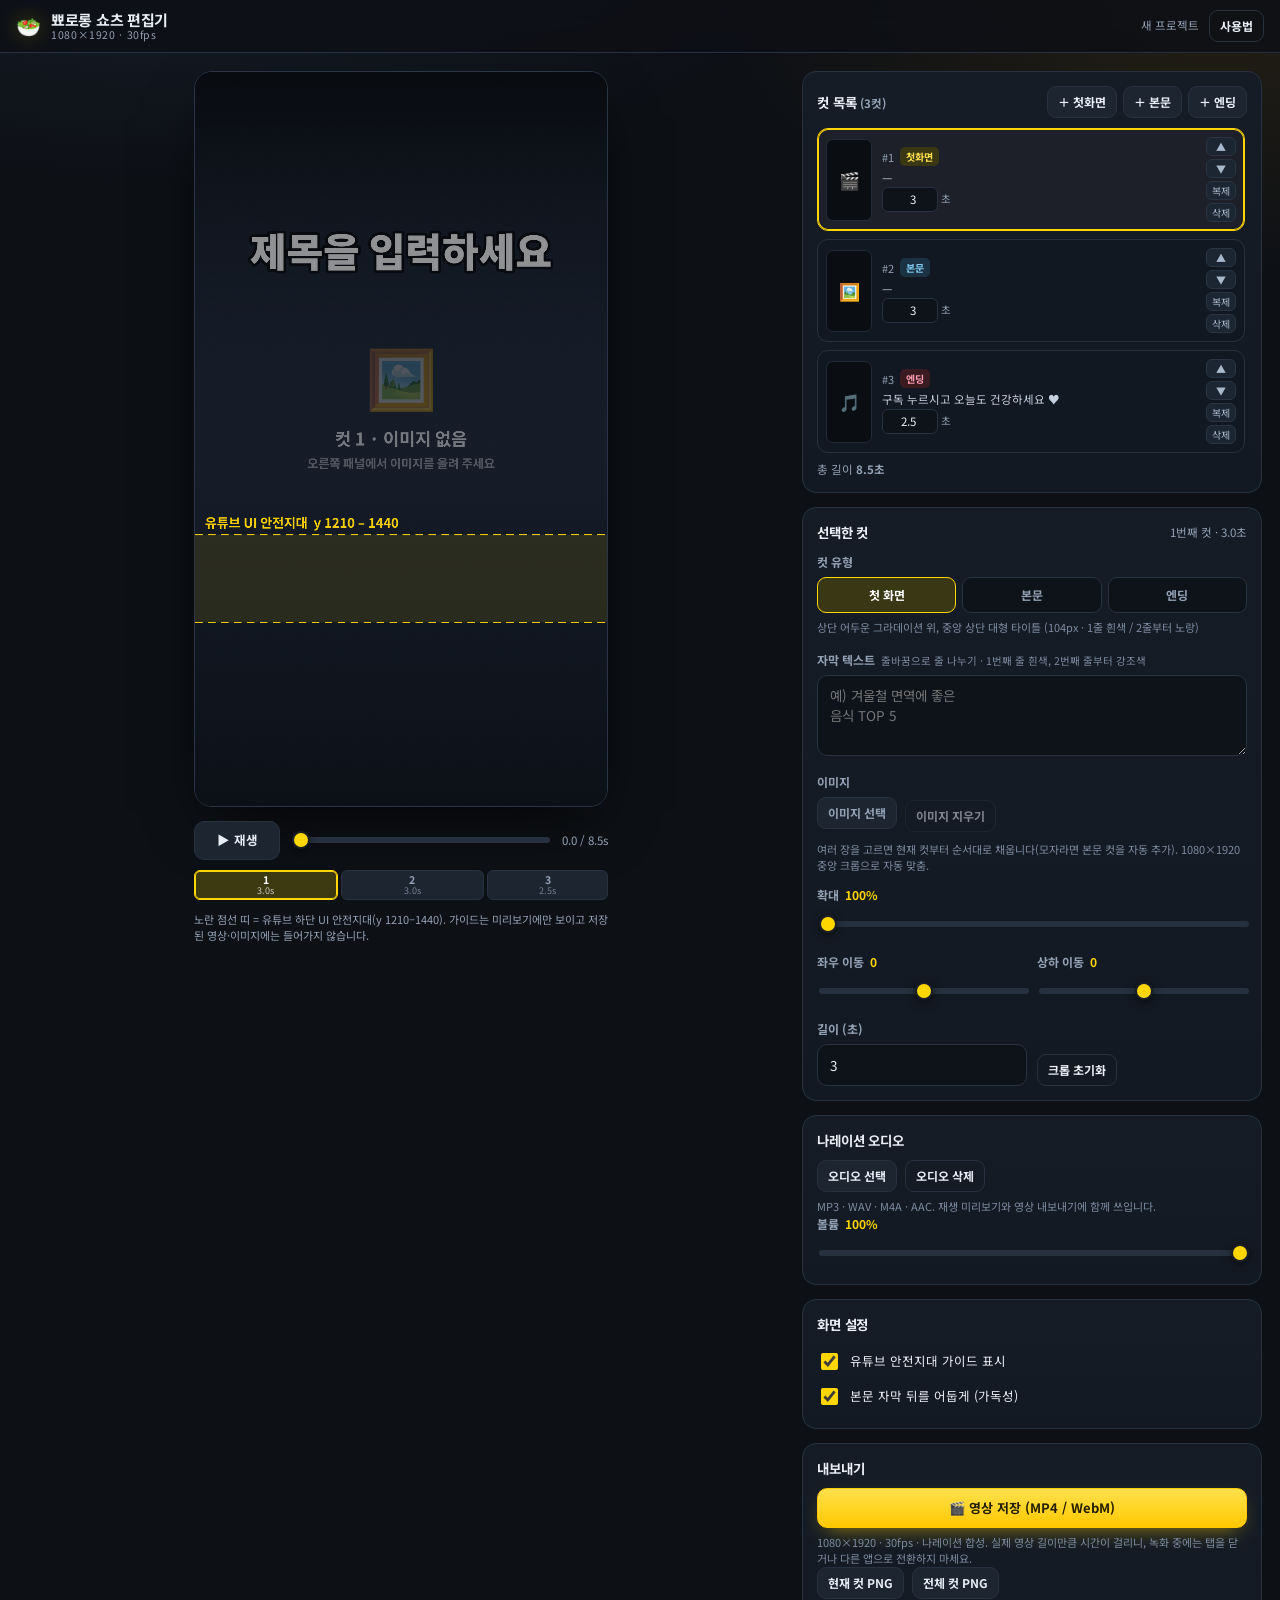
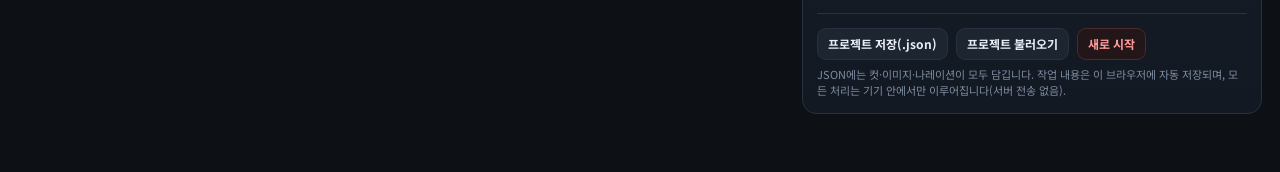
==== ppyororong-editor/index.html @ fa1bca44 "feat: 뾰로롱 쇼츠 편집기 (1080x1920 웹 영상 편집기) 추가" ====
<!doctype html>
<html lang="ko">
<head>
<meta charset="utf-8" />
<meta name="viewport" content="width=device-width, initial-scale=1, viewport-fit=cover" />
<meta name="theme-color" content="#0d1015" />
<meta name="description" content="뾰로롱 건강 쇼츠용 1080×1920 웹 영상 편집기 — 이미지·자막·나레이션으로 쇼츠를 만들고 MP4/WebM으로 저장합니다." />
<title>뾰로롱 쇼츠 편집기 · 1080×1920</title>
<link rel="preconnect" href="https://fonts.googleapis.com" />
<link rel="preconnect" href="https://fonts.gstatic.com" crossorigin />
<link href="https://fonts.googleapis.com/css2?family=Noto+Sans+KR:wght@700;900&display=swap" rel="stylesheet" />
<link rel="stylesheet" href="styles.css" />
</head>
<body>

<header class="topbar">
  <div class="brand">
    <span class="mark" aria-hidden="true">🥗</span>
    <div class="brand-text">
      <strong>뾰로롱 쇼츠 편집기</strong>
      <span class="tag">1080×1920 · 30fps</span>
    </div>
  </div>
  <div class="top-right">
    <span id="saveStatus" class="save-status">불러오는 중…</span>
    <button id="btnHelp" class="btn ghost sm" type="button">사용법</button>
  </div>
</header>

<main>
  <!-- ============ 미리보기 ============ -->
  <section class="stage">
    <div class="canvas-frame">
      <canvas id="cv" width="1080" height="1920" aria-label="1080x1920 미리보기"></canvas>
    </div>

    <div class="transport">
      <button id="btnPlay" class="btn play" type="button">▶ 재생</button>
      <input id="scrub" class="scrub" type="range" min="0" max="1000" value="0" step="1" aria-label="재생 위치" />
      <span id="timeLabel" class="time">0.0 / 0.0s</span>
    </div>

    <div id="timeline" class="timeline" aria-label="컷 타임라인"></div>

    <p class="stage-note">
      노란 점선 띠 = 유튜브 하단 UI 안전지대(y 1210–1440). 가이드는 미리보기에만 보이고 저장된 영상·이미지에는 들어가지 않습니다.
    </p>
  </section>

  <!-- ============ 편집 패널 ============ -->
  <aside class="panel">

    <!-- 컷 목록 -->
    <section class="card">
      <div class="card-head">
        <h2>컷 목록 <span id="cutCount" class="muted small"></span></h2>
        <div class="head-actions">
          <button id="btnAddIntro" class="btn sm" type="button">＋ 첫화면</button>
          <button id="btnAddBody" class="btn sm" type="button">＋ 본문</button>
          <button id="btnAddEnding" class="btn sm" type="button">＋ 엔딩</button>
        </div>
      </div>
      <div id="cutList" class="cut-list"></div>
      <div class="row gap pad-top">
        <span class="muted small">총 길이 <strong id="totalDur">0.0초</strong></span>
      </div>
    </section>

    <!-- 선택한 컷 -->
    <section class="card">
      <div class="card-head">
        <h2>선택한 컷</h2>
        <span id="editorTitle" class="muted small"></span>
      </div>

      <div id="editorEmpty" class="muted pad">위 목록에서 컷을 선택하세요.</div>

      <div id="editor" class="editor hidden">
        <div class="field">
          <label>컷 유형</label>
          <div class="seg" id="typeSeg">
            <button data-type="intro" type="button">첫 화면</button>
            <button data-type="body" type="button">본문</button>
            <button data-type="ending" type="button">엔딩</button>
          </div>
          <p class="hint" id="typeHint"></p>
        </div>

        <div class="field">
          <label for="cutText">자막 텍스트
            <span class="hint inline">줄바꿈으로 줄 나누기 · 1번째 줄 흰색, 2번째 줄부터 강조색</span>
          </label>
          <textarea id="cutText" rows="3" placeholder="예) 겨울철 면역에 좋은&#10;음식 TOP 5"></textarea>
        </div>

        <div class="field" id="secondColorField">
          <label>2번째 줄 색</label>
          <div class="seg" id="secondColorSeg">
            <button data-color="yellow" type="button">노랑 #FFD600</button>
            <button data-color="white" type="button">흰색</button>
          </div>
        </div>

        <div class="field" id="endingPresetField">
          <button id="btnEndingPreset" class="btn sm wide" type="button">엔딩 문구 넣기 — 구독 누르시고 / 오늘도 건강하세요 ♥</button>
        </div>

        <div class="field">
          <label>이미지</label>
          <div class="row gap">
            <label class="btn file sm">이미지 선택<input id="imgInput" type="file" accept="image/*" multiple hidden /></label>
            <button id="btnClearImg" class="btn ghost sm" type="button">이미지 지우기</button>
          </div>
          <p class="hint">여러 장을 고르면 현재 컷부터 순서대로 채웁니다(모자라면 본문 컷을 자동 추가). 1080×1920 중앙 크롭으로 자동 맞춤.</p>
        </div>

        <div class="field">
          <label for="zoom">확대 <span class="val" id="zoomVal">100%</span></label>
          <input id="zoom" type="range" min="100" max="250" step="1" value="100" />
        </div>

        <div class="field two">
          <div>
            <label for="offX">좌우 이동 <span class="val" id="offXVal">0</span></label>
            <input id="offX" type="range" min="-540" max="540" step="1" value="0" />
          </div>
          <div>
            <label for="offY">상하 이동 <span class="val" id="offYVal">0</span></label>
            <input id="offY" type="range" min="-960" max="960" step="1" value="0" />
          </div>
        </div>

        <div class="field two">
          <div>
            <label for="cutDur">길이 (초)</label>
            <input id="cutDur" type="number" min="0.5" max="30" step="0.1" value="3" />
          </div>
          <div class="align-end">
            <button id="btnResetFrame" class="btn ghost sm" type="button">크롭 초기화</button>
          </div>
        </div>
      </div>
    </section>

    <!-- 나레이션 -->
    <section class="card">
      <div class="card-head"><h2>나레이션 오디오</h2></div>
      <div class="row gap">
        <label class="btn file sm">오디오 선택<input id="audioInput" type="file" accept="audio/*,.mp3,.wav,.m4a,.aac,.ogg" hidden /></label>
        <button id="btnClearAudio" class="btn ghost sm" type="button">오디오 삭제</button>
      </div>
      <p class="hint" id="audioInfo">MP3 · WAV · M4A · AAC. 재생 미리보기와 영상 내보내기에 함께 쓰입니다.</p>
      <div class="field">
        <label for="volume">볼륨 <span class="val" id="volVal">100%</span></label>
        <input id="volume" type="range" min="0" max="100" step="1" value="100" />
      </div>
    </section>

    <!-- 화면 설정 -->
    <section class="card">
      <div class="card-head"><h2>화면 설정</h2></div>
      <label class="check"><input id="safeZone" type="checkbox" checked /> 유튜브 안전지대 가이드 표시</label>
      <label class="check"><input id="bodyScrim" type="checkbox" checked /> 본문 자막 뒤를 어둡게 (가독성)</label>
    </section>

    <!-- 내보내기 -->
    <section class="card">
      <div class="card-head"><h2>내보내기</h2></div>

      <button id="btnExportVideo" class="btn primary wide" type="button">🎬 영상 저장 (MP4 / WebM)</button>
      <div id="progressWrap" class="progress-wrap hidden">
        <div class="progress"><div id="progressBar" class="bar"></div></div>
        <span id="progressText" class="muted small">0%</span>
      </div>
      <p class="hint" id="exportHint">1080×1920 · 30fps · 나레이션 합성. 실제 영상 길이만큼 시간이 걸리니, 녹화 중에는 탭을 닫거나 다른 앱으로 전환하지 마세요.</p>

      <div class="row gap">
        <button id="btnPngCurrent" class="btn sm" type="button">현재 컷 PNG</button>
        <button id="btnPngAll" class="btn sm" type="button">전체 컷 PNG</button>
      </div>

      <hr />

      <div class="row gap wrap">
        <button id="btnSaveJson" class="btn sm" type="button">프로젝트 저장(.json)</button>
        <label class="btn sm file">프로젝트 불러오기<input id="jsonInput" type="file" accept="application/json,.json" hidden /></label>
        <button id="btnNewProject" class="btn danger sm" type="button">새로 시작</button>
      </div>
      <p class="hint">JSON에는 컷·이미지·나레이션이 모두 담깁니다. 작업 내용은 이 브라우저에 자동 저장되며, 모든 처리는 기기 안에서만 이루어집니다(서버 전송 없음).</p>
    </section>

  </aside>
</main>

<dialog id="helpDialog" class="help">
  <form method="dialog">
    <h2>뾰로롱 쇼츠 편집기 사용법</h2>
    <ol>
      <li><strong>컷 구성</strong> — 22컷 기준으로 <em>＋ 본문</em>을 눌러 늘리세요. 컷마다 ▲▼로 순서를 바꾸고, 복제·삭제할 수 있습니다.</li>
      <li><strong>이미지</strong> — 컷을 고른 뒤 <em>이미지 선택</em>에서 여러 장을 한꺼번에 고르면 현재 컷부터 차례로 들어갑니다. 확대·좌우/상하 슬라이더로 구도를 미세 조정합니다.</li>
      <li><strong>자막</strong> — 줄바꿈으로 줄을 나눕니다. 첫 줄은 흰색, 둘째 줄부터는 노랑(#FFD600) 또는 흰색을 고를 수 있습니다. 모든 글자에 검은 외곽선이 들어갑니다.</li>
      <li><strong>엔딩</strong> — 엔딩 컷에서 <em>엔딩 문구 넣기</em>를 누르면 “구독 누르시고 / 오늘도 건강하세요 ♥”가 들어가고 ♥만 빨갛게 표시됩니다.</li>
      <li><strong>나레이션</strong> — MP3/WAV/M4A를 올리고 ▶재생으로 전체 타임라인을 확인합니다. 컷 길이의 합과 나레이션 길이가 비슷해야 어긋나지 않습니다.</li>
      <li><strong>영상 저장</strong> — <em>영상 저장</em>을 누르면 1080×1920·30fps로 실시간 녹화합니다(영상 길이만큼 소요). 크롬·엣지는 MP4를 지원하면 MP4, 아니면 WebM으로 저장됩니다. 아이폰 사파리는 iOS 16.4 이상에서 동작합니다.</li>
      <li><strong>유튜브 업로드</strong> — 저장한 파일을 유튜브 스튜디오에 올리고, 아동용 아님 · 변경된 콘텐츠(AI) 예로 설정하면 됩니다.</li>
    </ol>
    <p class="hint">문제가 있으면 <em>새로 시작</em> 전에 <em>프로젝트 저장(.json)</em>으로 백업해 두세요.</p>
    <div class="help-actions"><button class="btn primary" value="close">닫기</button></div>
  </form>
</dialog>

<script src="app.js"></script>
</body>
</html>
---- ppyororong-editor/styles.css ----
:root{
  --bg:#0d1015;
  --bg2:#141922;
  --card:#161c26;
  --card2:#1d2531;
  --line:#28313f;
  --txt:#e9eef6;
  --muted:#93a1b5;
  --yellow:#ffd600;
  --red:#ff2e2e;
  --mint:#37d6a8;
  --radius:14px;
}

*{box-sizing:border-box;}
html,body{margin:0;padding:0;}
body{
  background:
    radial-gradient(1200px 600px at 15% -10%, #1b2635 0%, transparent 60%),
    radial-gradient(900px 500px at 95% 0%, #241f14 0%, transparent 55%),
    var(--bg);
  color:var(--txt);
  font-family:"Noto Sans KR","Apple SD Gothic Neo","Malgun Gothic",system-ui,-apple-system,sans-serif;
  font-size:14px;
  line-height:1.5;
  -webkit-text-size-adjust:100%;
  min-height:100vh;
}

/* ---------- top bar ---------- */
.topbar{
  position:sticky; top:0; z-index:30;
  display:flex; align-items:center; justify-content:space-between; gap:12px;
  padding:10px 16px;
  background:rgba(13,16,21,.86);
  backdrop-filter:blur(10px);
  border-bottom:1px solid var(--line);
}
.brand{display:flex; align-items:center; gap:10px; min-width:0;}
.brand .mark{font-size:20px; filter:drop-shadow(0 0 10px rgba(255,214,0,.25));}
.brand-text{display:flex; flex-direction:column; line-height:1.15; min-width:0;}
.brand-text strong{font-size:15px; letter-spacing:-.02em; white-space:nowrap;}
.tag{font-size:10.5px; color:var(--muted); letter-spacing:.06em;}
.top-right{display:flex; align-items:center; gap:10px; flex-shrink:0;}
.save-status{font-size:11.5px; color:var(--muted); max-width:42vw; overflow:hidden; text-overflow:ellipsis; white-space:nowrap;}

/* ---------- layout ---------- */
main{
  display:grid;
  grid-template-columns:minmax(340px,1fr) 460px;
  gap:18px;
  padding:18px;
  max-width:1500px;
  margin:0 auto;
  align-items:start;
}
.stage{position:sticky; top:64px;}
.panel{display:flex; flex-direction:column; gap:14px; padding-bottom:40px;}

/* ---------- canvas ---------- */
.canvas-frame{
  width:min(46vh,100%);
  aspect-ratio:9 / 16;
  margin:0 auto;
  background:#000;
  border-radius:18px;
  overflow:hidden;
  border:1px solid #2b3547;
  box-shadow:0 24px 60px -20px rgba(0,0,0,.85), 0 0 0 1px rgba(255,255,255,.02) inset;
}
#cv{display:block; width:100%; height:100%;}

.transport{
  display:flex; align-items:center; gap:10px;
  margin:14px auto 0;
  width:min(46vh,100%);
  min-width:260px;
}
.scrub{flex:1; min-width:0;}
.time{font-size:11.5px; color:var(--muted); font-variant-numeric:tabular-nums; white-space:nowrap;}

.timeline{
  display:flex; gap:3px;
  width:min(46vh,100%);
  min-width:260px;
  margin:10px auto 0;
  min-height:30px;
  overflow-x:auto;
  padding-bottom:2px;
}
.tl-block{
  flex-grow:1; flex-basis:0; min-width:16px;
  height:30px;
  border:1px solid var(--line);
  border-radius:6px;
  background:var(--card2);
  color:var(--muted);
  font:inherit; font-size:10px;
  display:flex; flex-direction:column; align-items:center; justify-content:center;
  gap:0; padding:0 2px;
  cursor:pointer; overflow:hidden; white-space:nowrap;
  transition:background .12s, border-color .12s;
}
.tl-block span{font-weight:700; font-size:10.5px; line-height:1.1;}
.tl-block em{font-style:normal; font-size:9px; opacity:.75; line-height:1.1;}
.tl-block.sel{border-color:var(--yellow); color:#fff; background:#30301a;}
.tl-block.active{background:#3d3a12; color:#fff; box-shadow:0 0 0 1px var(--yellow) inset;}

.stage-note{
  width:min(46vh,100%); min-width:260px;
  margin:10px auto 0;
  font-size:11px; color:var(--muted); line-height:1.45;
}

/* ---------- cards ---------- */
.card{
  background:linear-gradient(180deg,var(--card) 0%, #131922 100%);
  border:1px solid var(--line);
  border-radius:var(--radius);
  padding:14px;
}
.card-head{display:flex; align-items:center; justify-content:space-between; gap:8px; margin-bottom:10px; flex-wrap:wrap;}
.card h2{font-size:13.5px; margin:0; letter-spacing:-.01em;}
.head-actions{display:flex; gap:6px; flex-wrap:wrap;}

/* ---------- buttons ---------- */
.btn{
  appearance:none;
  border:1px solid var(--line);
  background:var(--card2);
  color:var(--txt);
  border-radius:10px;
  padding:9px 13px;
  font:inherit; font-size:13px; font-weight:700;
  cursor:pointer;
  transition:transform .05s, background .12s, border-color .12s, opacity .12s;
  -webkit-tap-highlight-color:transparent;
  display:inline-flex; align-items:center; justify-content:center; gap:6px;
  text-align:center;
}
.btn:hover{background:#27313f;}
.btn:active{transform:translateY(1px);}
.btn.sm{padding:6px 10px; font-size:12px; border-radius:9px;}
.btn.ghost{background:transparent;}
.btn.ghost:hover{background:#1e2632;}
.btn.primary{
  background:linear-gradient(180deg,#ffe14d,#ffc800);
  color:#241f00; border-color:#ffc800;
  box-shadow:0 8px 22px -10px rgba(255,214,0,.7);
}
.btn.primary:hover{background:linear-gradient(180deg,#ffe874,#ffd21a);}
.btn.danger{color:#ff9a9a; border-color:#4a2b2b; background:#231619;}
.btn.danger:hover{background:#312025;}
.btn.play{min-width:86px; font-size:12.5px;}
.btn.file{position:relative;}
.btn.wide{width:100%;}
.btn[disabled]{opacity:.5; cursor:not-allowed;}
.hidden{display:none !important;}

/* ---------- forms ---------- */
.field{margin-bottom:12px;}
.field:last-child{margin-bottom:0;}
.field.two{display:grid; grid-template-columns:1fr 1fr; gap:10px;}
.field label,.field > label{
  display:flex; align-items:baseline; gap:6px; flex-wrap:wrap;
  font-size:12px; color:var(--muted); margin-bottom:6px; font-weight:700;
}
.val{color:var(--yellow); font-variant-numeric:tabular-nums; font-weight:700;}
.hint{margin:6px 0 0; font-size:11px; color:#7d8ba0; line-height:1.5;}
.hint.inline{font-weight:400; font-size:10.5px;}
.muted{color:var(--muted);}
.small{font-size:11.5px;}
.pad{padding:10px 0;}
.pad-top{padding-top:8px;}

input[type="text"], input[type="number"], textarea{
  width:100%;
  background:#0e131a;
  border:1px solid var(--line);
  color:var(--txt);
  border-radius:10px;
  padding:10px 12px;
  font:inherit; font-size:13.5px;
  outline:none;
}
input[type="number"]{font-variant-numeric:tabular-nums;}
textarea{resize:vertical; min-height:74px; line-height:1.45;}
input:focus, textarea:focus{border-color:#4a5a72; box-shadow:0 0 0 3px rgba(120,160,220,.12);}

input[type="range"]{
  -webkit-appearance:none; appearance:none;
  width:100%; height:24px; background:transparent; cursor:pointer;
}
input[type="range"]::-webkit-slider-runnable-track{height:6px; border-radius:3px; background:#26303e;}
input[type="range"]::-webkit-slider-thumb{
  -webkit-appearance:none; appearance:none;
  width:18px; height:18px; margin-top:-6px; border-radius:50%;
  background:var(--yellow); border:2px solid #1a1f28;
  box-shadow:0 2px 8px rgba(0,0,0,.5);
}
input[type="range"]::-moz-range-track{height:6px; border-radius:3px; background:#26303e;}
input[type="range"]::-moz-range-thumb{width:16px; height:16px; border-radius:50%; background:var(--yellow); border:2px solid #1a1f28;}

.check{display:flex; align-items:center; gap:9px; font-size:12.5px; padding:6px 0; cursor:pointer;}
.check input{width:17px; height:17px; accent-color:var(--yellow);}

.seg{display:flex; gap:6px; flex-wrap:wrap;}
.seg button{
  flex:1 1 0; min-width:74px;
  background:#0e131a; border:1px solid var(--line); color:var(--muted);
  border-radius:9px; padding:8px 6px; font:inherit; font-size:12px; font-weight:700; cursor:pointer;
}
.seg button.on{background:#3a3714; border-color:var(--yellow); color:#fff;}

.row{display:flex; align-items:center;}
.row.gap{gap:8px;}
.row.wrap{flex-wrap:wrap;}
.align-end{display:flex; align-items:flex-end;}
hr{border:none; border-top:1px solid var(--line); margin:14px 0;}

/* ---------- cut list ---------- */
.cut-list{display:flex; flex-direction:column; gap:8px; max-height:46vh; overflow-y:auto; padding-right:2px;}
.cut-item{
  display:grid;
  grid-template-columns:46px 1fr auto;
  gap:10px; align-items:center;
  padding:8px;
  border:1px solid var(--line);
  border-radius:11px;
  background:#121821;
  cursor:pointer;
  transition:border-color .12s, background .12s;
}
.cut-item:hover{background:#18202b;}
.cut-item.sel{border-color:var(--yellow); background:#1e2029; box-shadow:0 0 0 1px var(--yellow) inset;}
.cut-thumb{
  width:46px; height:82px; border-radius:7px;
  background:#0a0d12 center/cover no-repeat;
  display:flex; align-items:center; justify-content:center;
  font-size:17px; color:#4a5568;
  border:1px solid #222a36;
  overflow:hidden; position:relative;
}
.cut-main{min-width:0;}
.cut-line{display:flex; align-items:center; gap:6px; margin-bottom:3px;}
.badge{
  font-size:10px; font-weight:700; padding:2px 6px; border-radius:5px;
  background:#26313f; color:#a9b9cc; white-space:nowrap;
}
.badge.intro{background:#3a3714; color:#ffe14d;}
.badge.body{background:#1b3242; color:#7fc8f0;}
.badge.ending{background:#3a1b22; color:#ff9fb0;}
.cut-idx{font-size:11px; color:var(--muted); font-variant-numeric:tabular-nums;}
.cut-dur{
  width:56px !important; padding:3px 6px !important; font-size:11.5px !important;
  border-radius:6px !important; text-align:right;
}
.cut-dur-wrap{display:flex; align-items:center; gap:3px; font-size:10.5px; color:var(--muted);}
.cut-preview{
  font-size:11.5px; color:#c3cede;
  overflow:hidden; text-overflow:ellipsis; white-space:nowrap;
  max-width:100%;
}
.cut-actions{display:flex; flex-direction:column; gap:3px;}
.cut-actions button{
  background:#1c2632; border:1px solid #2a3442; color:#a9b9cc;
  border-radius:6px; font-size:10px; padding:2px 5px; cursor:pointer; font-family:inherit;
  line-height:1.3;
}
.cut-actions button:hover{background:#2a3646; color:#fff;}
.cut-actions button.del:hover{background:#3a1f24; color:#ff9fa8; border-color:#57303a;}

/* ---------- progress ---------- */
.progress-wrap{display:flex; align-items:center; gap:10px; margin-top:10px;}
.progress{flex:1; height:9px; background:#0c1118; border-radius:5px; overflow:hidden; border:1px solid var(--line);}
.progress .bar{height:100%; width:0%; background:linear-gradient(90deg,#ffd600,#37d6a8); transition:width .15s linear;}

/* ---------- dialog ---------- */
dialog.help{
  max-width:640px; width:calc(100% - 28px);
  background:var(--card); color:var(--txt);
  border:1px solid var(--line); border-radius:16px;
  padding:20px;
}
dialog.help::backdrop{background:rgba(0,0,0,.65); backdrop-filter:blur(3px);}
dialog.help h2{margin:0 0 12px; font-size:16px;}
dialog.help ol{margin:0; padding-left:20px;}
dialog.help li{margin-bottom:9px; font-size:12.5px; line-height:1.6; color:#d5dfec;}
dialog.help em{font-style:normal; color:var(--yellow); font-weight:700;}
.help-actions{display:flex; justify-content:flex-end; margin-top:16px;}

/* ---------- toast ---------- */
#toast{
  position:fixed; left:50%; bottom:22px; transform:translate(-50%,20px);
  background:#1f2937; color:#fff; border:1px solid #35435a;
  padding:10px 16px; border-radius:10px; font-size:12.5px;
  opacity:0; pointer-events:none; transition:opacity .2s, transform .2s;
  z-index:99; max-width:calc(100% - 32px); text-align:center;
}
#toast.show{opacity:1; transform:translate(-50%,0);}

/* ---------- responsive ---------- */
@media (max-width:1000px){
  main{grid-template-columns:1fr; padding:12px; gap:14px;}
  .stage{position:static;}
  .canvas-frame{width:min(62vh,100%);}
  .transport,.timeline,.stage-note{width:100%; min-width:0;}
  .cut-list{max-height:none;}
  .panel{padding-bottom:60px;}
  .top-right .save-status{display:none;}
}
@media (max-width:520px){
  .canvas-frame{width:100%; margin:0 auto;}
  .card{padding:12px;}
  .field.two{grid-template-columns:1fr;}
  .seg button{font-size:11.5px;}
  .brand-text strong{font-size:14px;}
}
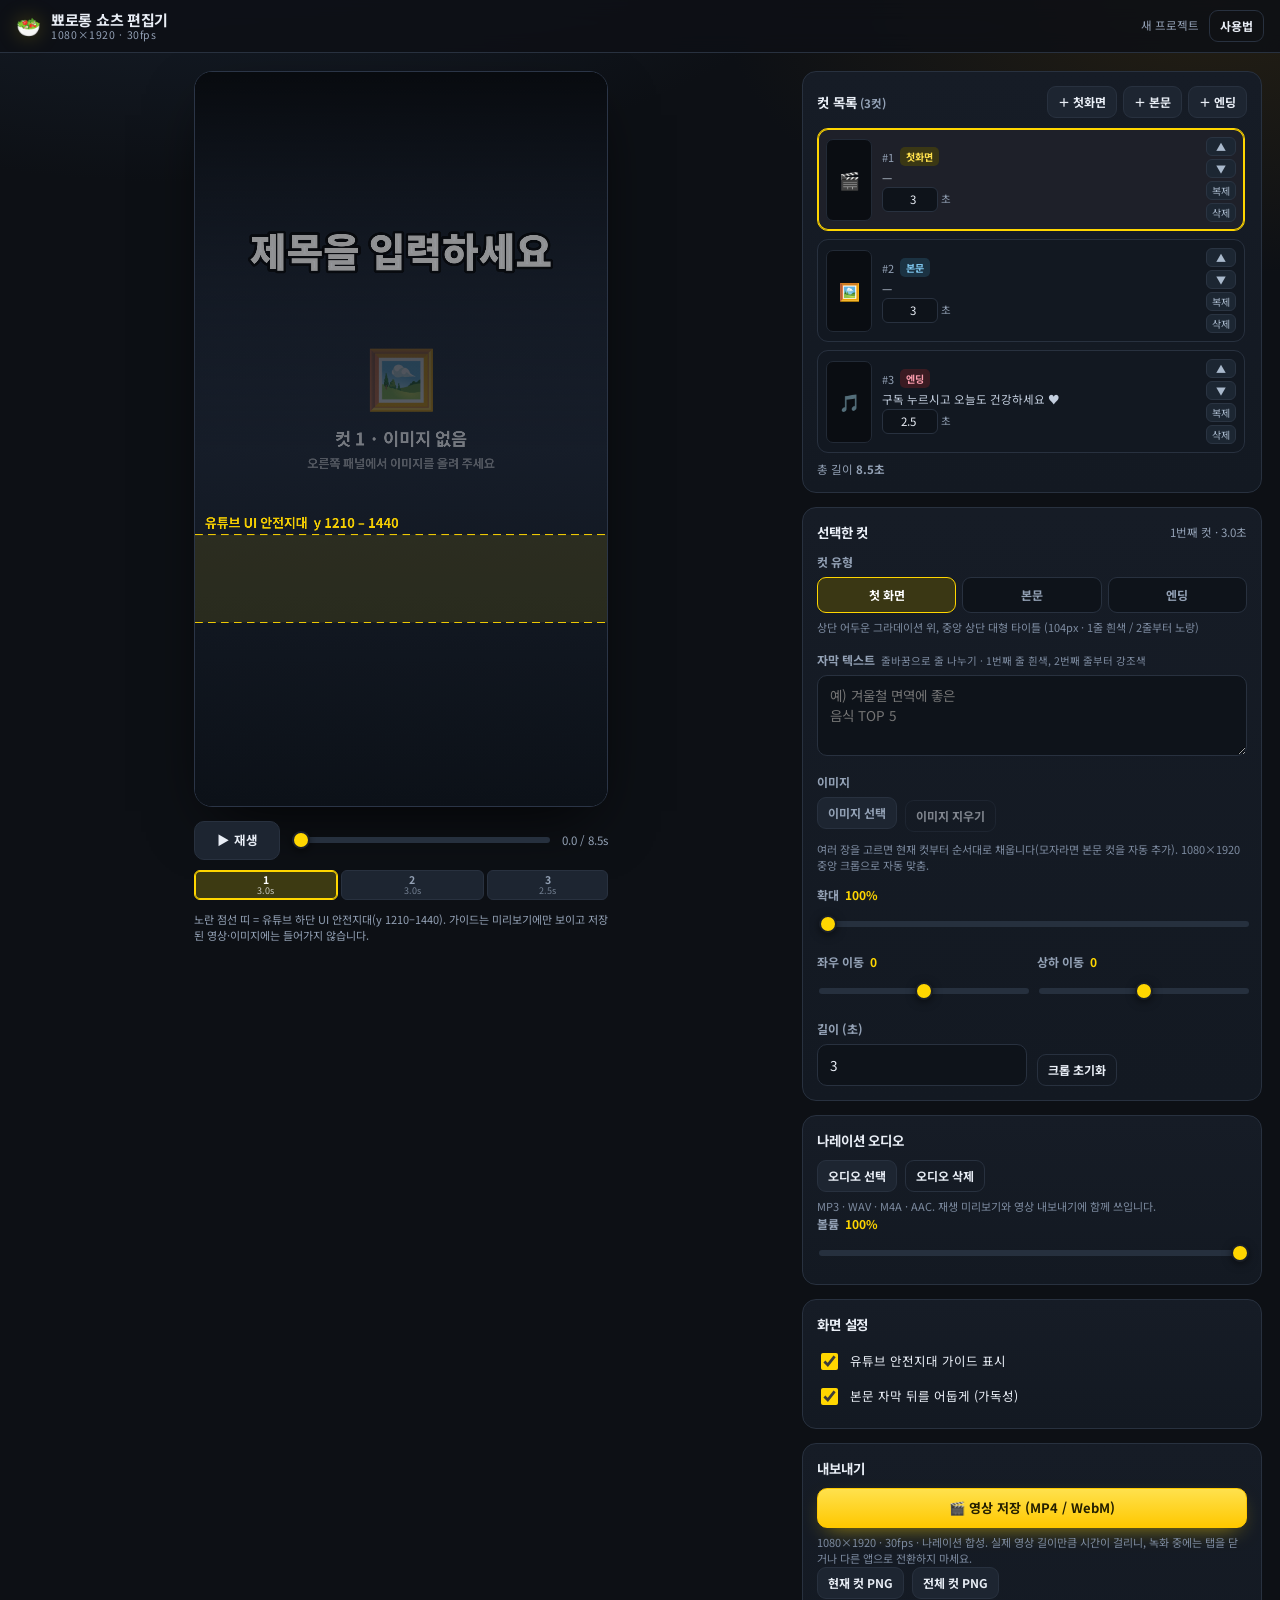
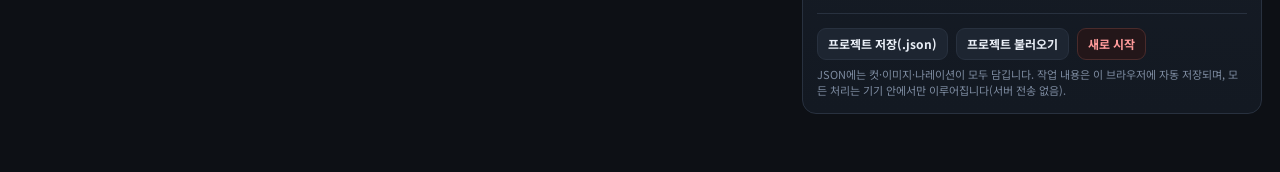
==== commit 272081c6: "fix: Noto Sans KR 400/700/900 웹폰트 자체 호스팅 (가변폰트 기본값 문제 해결)" ====
--- a/ppyororong-editor/index.html
+++ b/ppyororong-editor/index.html
@@ -6,9 +6,8 @@
 <meta name="theme-color" content="#0d1015" />
 <meta name="description" content="뾰로롱 건강 쇼츠용 1080×1920 웹 영상 편집기 — 이미지·자막·나레이션으로 쇼츠를 만들고 MP4/WebM으로 저장합니다." />
 <title>뾰로롱 쇼츠 편집기 · 1080×1920</title>
-<link rel="preconnect" href="https://fonts.googleapis.com" />
-<link rel="preconnect" href="https://fonts.gstatic.com" crossorigin />
-<link href="https://fonts.googleapis.com/css2?family=Noto+Sans+KR:wght@700;900&display=swap" rel="stylesheet" />
+<link rel="preload" as="font" type="font/woff2" href="fonts/NotoSansKR-Black.woff2" crossorigin />
+<link rel="preload" as="font" type="font/woff2" href="fonts/NotoSansKR-Bold.woff2" crossorigin />
 <link rel="stylesheet" href="styles.css" />
 </head>
 <body>
--- a/ppyororong-editor/styles.css
+++ b/ppyororong-editor/styles.css
@@ -1,3 +1,25 @@
+@font-face{
+  font-family:'Noto Sans KR';
+  font-style:normal;
+  font-weight:400;
+  font-display:swap;
+  src:url('fonts/NotoSansKR-Regular.woff2') format('woff2');
+}
+@font-face{
+  font-family:'Noto Sans KR';
+  font-style:normal;
+  font-weight:700;
+  font-display:swap;
+  src:url('fonts/NotoSansKR-Bold.woff2') format('woff2');
+}
+@font-face{
+  font-family:'Noto Sans KR';
+  font-style:normal;
+  font-weight:900;
+  font-display:swap;
+  src:url('fonts/NotoSansKR-Black.woff2') format('woff2');
+}
+
 :root{
   --bg:#0d1015;
   --bg2:#141922;
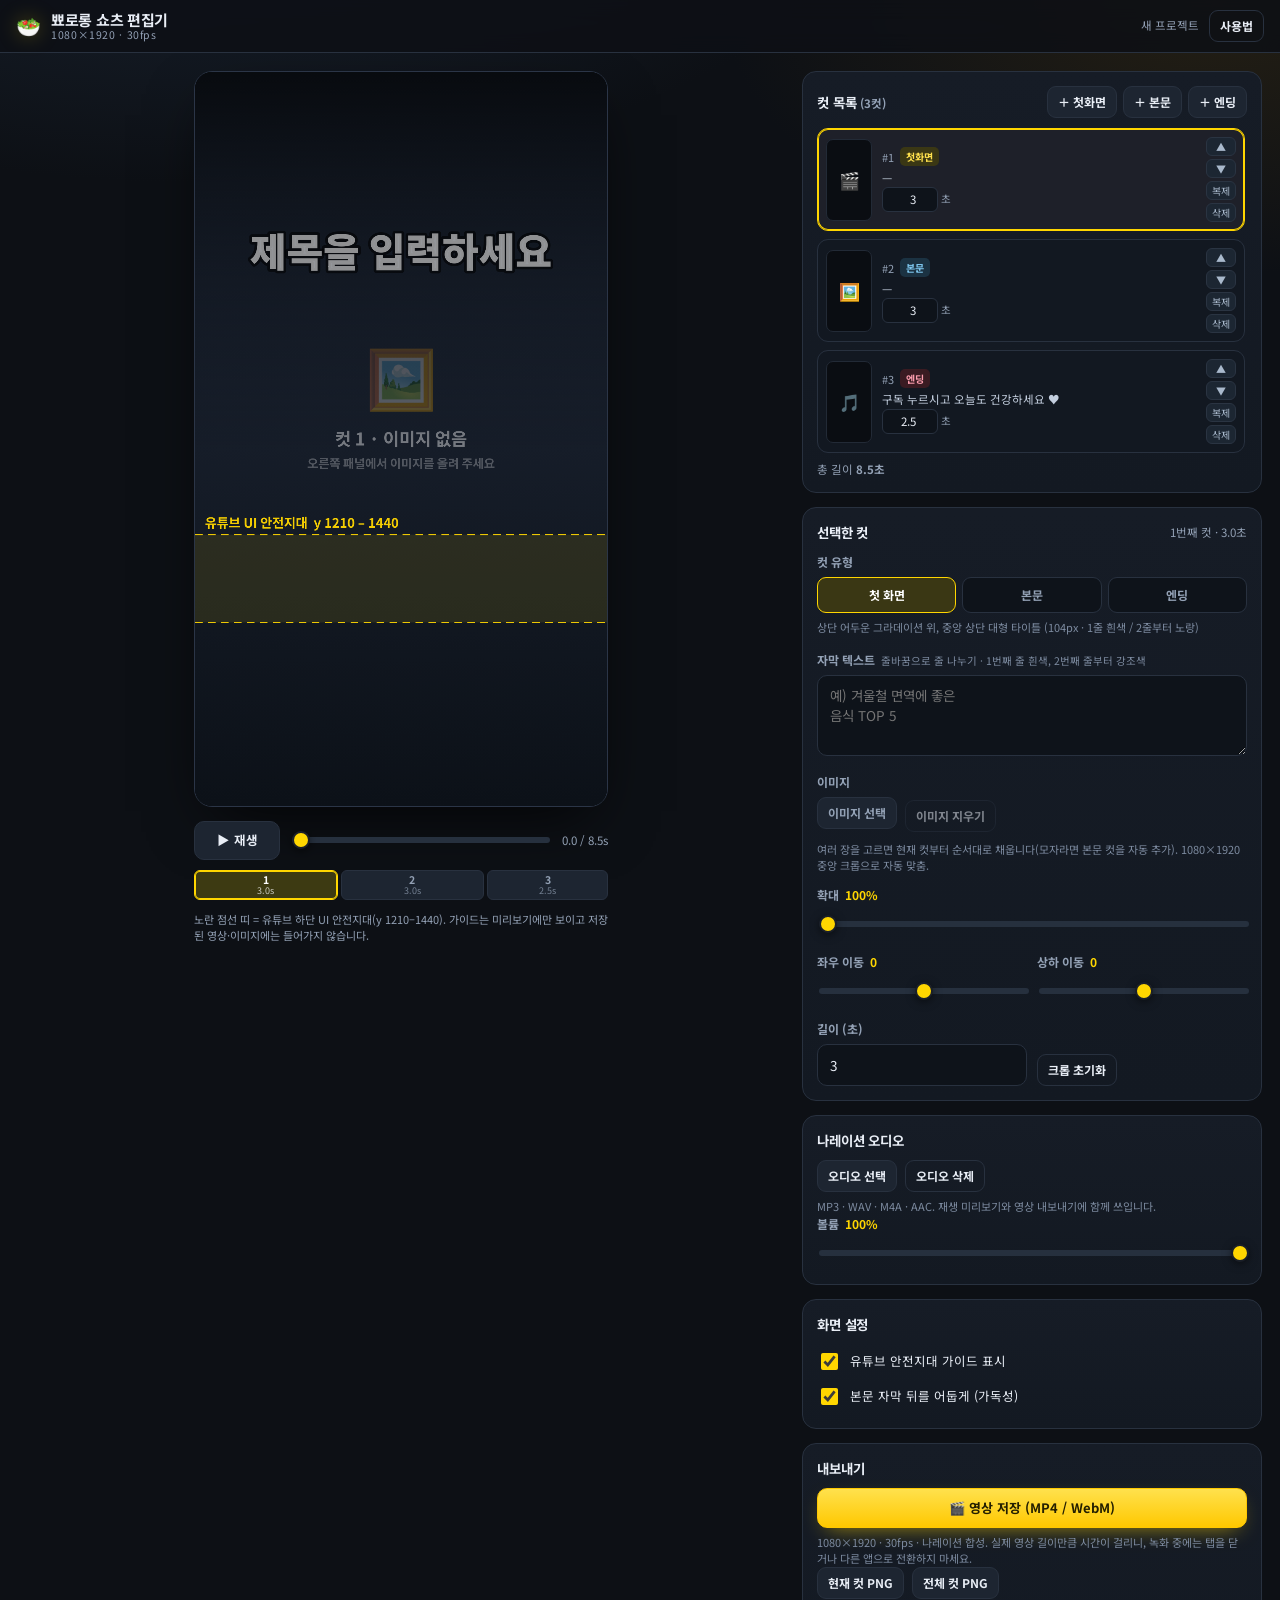
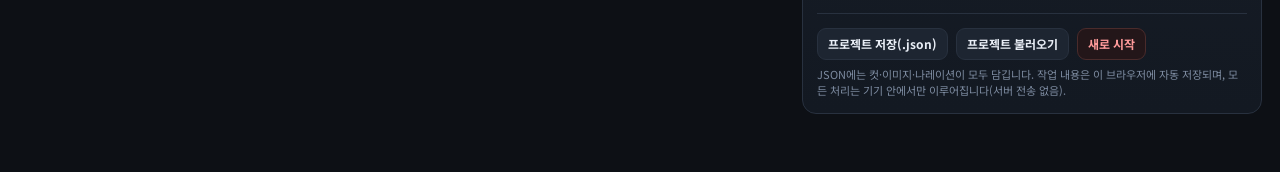
==== commit bbc44a7b: "chore: 정적 자산 캐시 버전 추가" ====
--- a/ppyororong-editor/index.html
+++ b/ppyororong-editor/index.html
@@ -8,7 +8,7 @@
 <title>뾰로롱 쇼츠 편집기 · 1080×1920</title>
 <link rel="preload" as="font" type="font/woff2" href="fonts/NotoSansKR-Black.woff2" crossorigin />
 <link rel="preload" as="font" type="font/woff2" href="fonts/NotoSansKR-Bold.woff2" crossorigin />
-<link rel="stylesheet" href="styles.css" />
+<link rel="stylesheet" href="styles.css?v=2" />
 </head>
 <body>
 
@@ -208,6 +208,6 @@
   </form>
 </dialog>
 
-<script src="app.js"></script>
+<script src="app.js?v=2"></script>
 </body>
 </html>
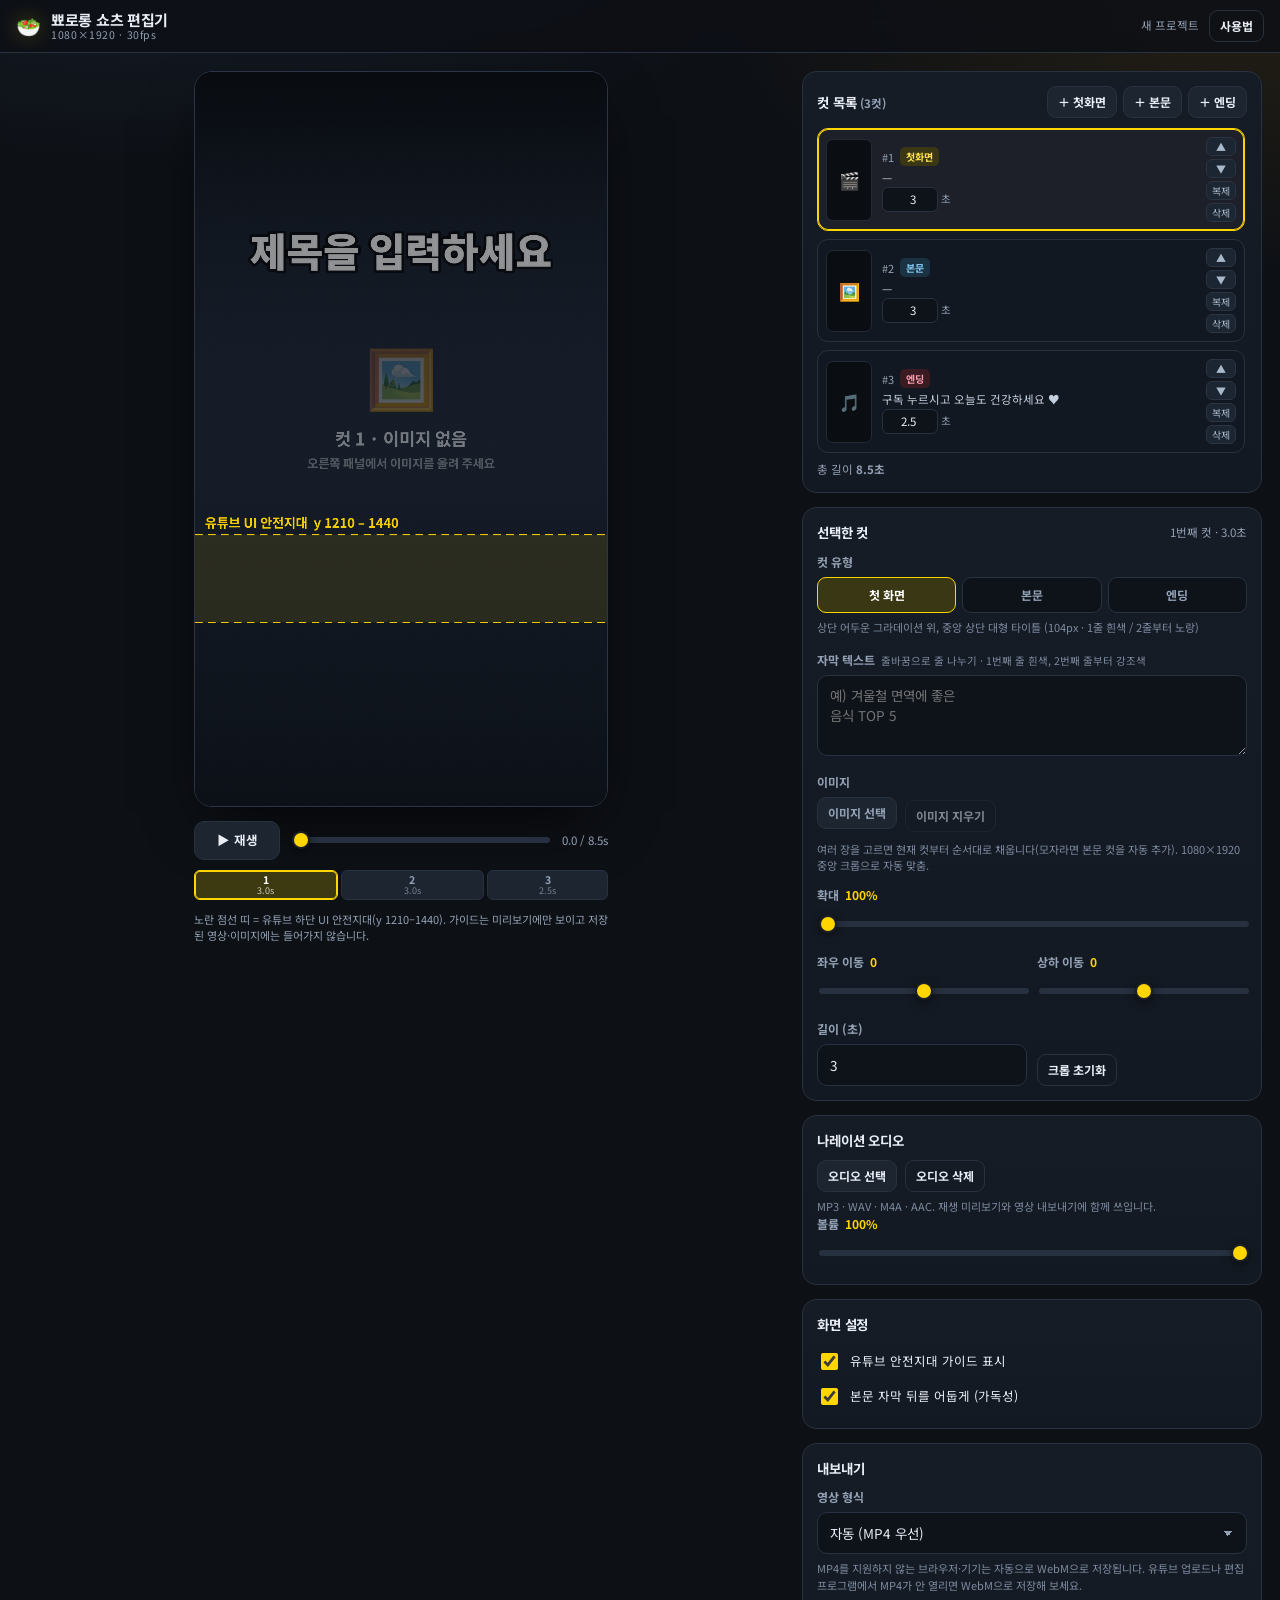
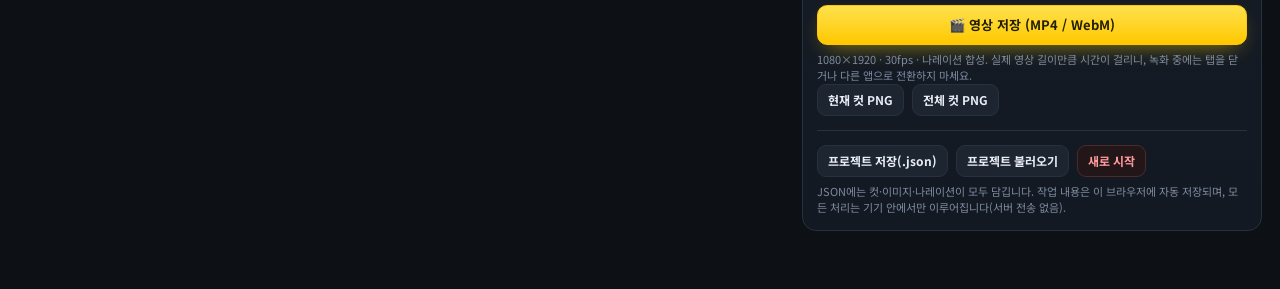
==== commit c2c98709: "feat: 영상 형식 선택(MP4/WebM) + 컷 프레임 캐시로 내보내기 fps 개선" ====
--- a/ppyororong-editor/index.html
+++ b/ppyororong-editor/index.html
@@ -8,7 +8,7 @@
 <title>뾰로롱 쇼츠 편집기 · 1080×1920</title>
 <link rel="preload" as="font" type="font/woff2" href="fonts/NotoSansKR-Black.woff2" crossorigin />
 <link rel="preload" as="font" type="font/woff2" href="fonts/NotoSansKR-Bold.woff2" crossorigin />
-<link rel="stylesheet" href="styles.css?v=2" />
+<link rel="stylesheet" href="styles.css?v=3" />
 </head>
 <body>
 
@@ -165,6 +165,16 @@
     <!-- 내보내기 -->
     <section class="card">
       <div class="card-head"><h2>내보내기</h2></div>
+
+      <div class="field">
+        <label for="exportFormat">영상 형식</label>
+        <select id="exportFormat">
+          <option value="auto">자동 (MP4 우선)</option>
+          <option value="mp4">MP4 (H.264)</option>
+          <option value="webm">WebM (VP9)</option>
+        </select>
+        <p class="hint">MP4를 지원하지 않는 브라우저·기기는 자동으로 WebM으로 저장됩니다. 유튜브 업로드나 편집 프로그램에서 MP4가 안 열리면 WebM으로 저장해 보세요.</p>
+      </div>
 
       <button id="btnExportVideo" class="btn primary wide" type="button">🎬 영상 저장 (MP4 / WebM)</button>
       <div id="progressWrap" class="progress-wrap hidden">
@@ -208,6 +218,6 @@
   </form>
 </dialog>
 
-<script src="app.js?v=2"></script>
+<script src="app.js?v=3"></script>
 </body>
 </html>
--- a/ppyororong-editor/styles.css
+++ b/ppyororong-editor/styles.css
@@ -195,7 +195,7 @@
 .pad{padding:10px 0;}
 .pad-top{padding-top:8px;}
 
-input[type="text"], input[type="number"], textarea{
+input[type="text"], input[type="number"], textarea, select{
   width:100%;
   background:#0e131a;
   border:1px solid var(--line);
@@ -205,6 +205,15 @@
   font:inherit; font-size:13.5px;
   outline:none;
 }
+select{
+  appearance:none; -webkit-appearance:none;
+  background-image:linear-gradient(45deg, transparent 50%, #93a1b5 50%), linear-gradient(135deg, #93a1b5 50%, transparent 50%);
+  background-position:calc(100% - 18px) 50%, calc(100% - 13px) 50%;
+  background-size:5px 5px, 5px 5px;
+  background-repeat:no-repeat;
+  padding-right:34px;
+}
+select:focus{border-color:#4a5a72; box-shadow:0 0 0 3px rgba(120,160,220,.12);}
 input[type="number"]{font-variant-numeric:tabular-nums;}
 textarea{resize:vertical; min-height:74px; line-height:1.45;}
 input:focus, textarea:focus{border-color:#4a5a72; box-shadow:0 0 0 3px rgba(120,160,220,.12);}
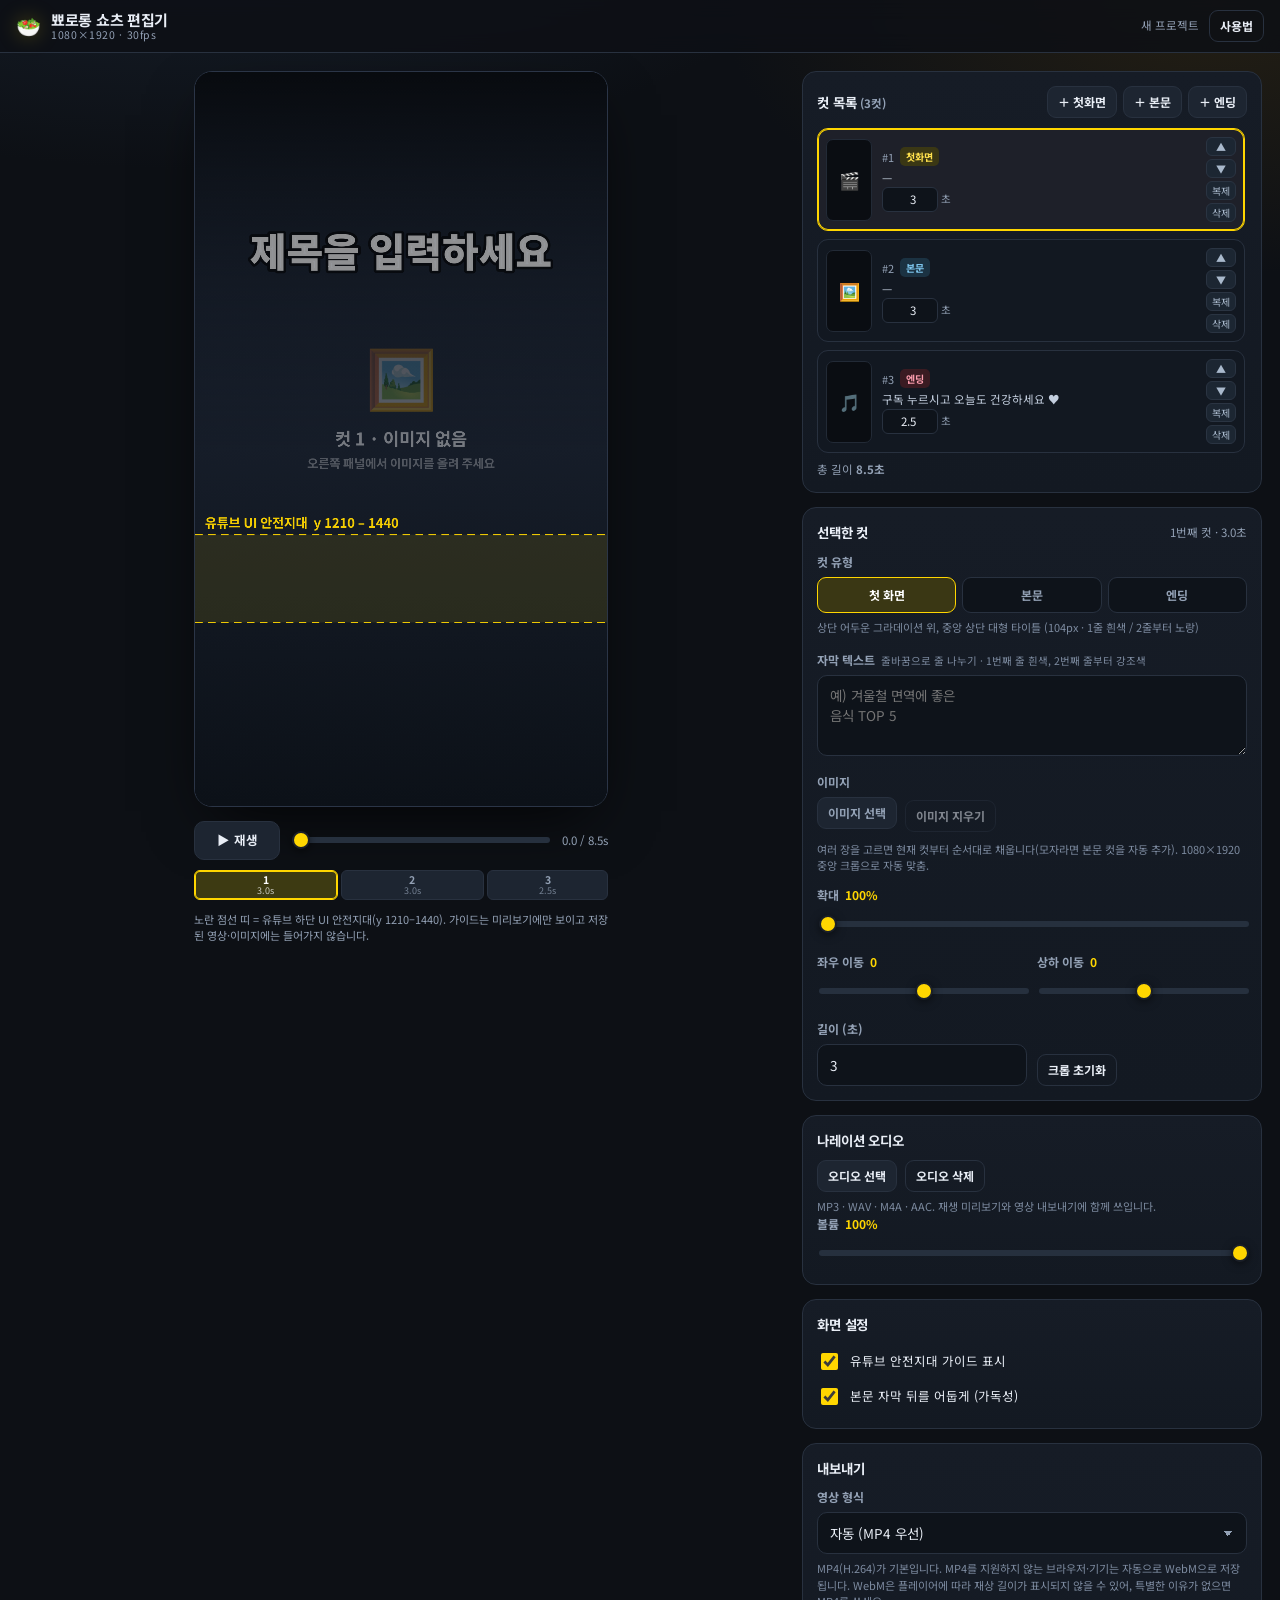
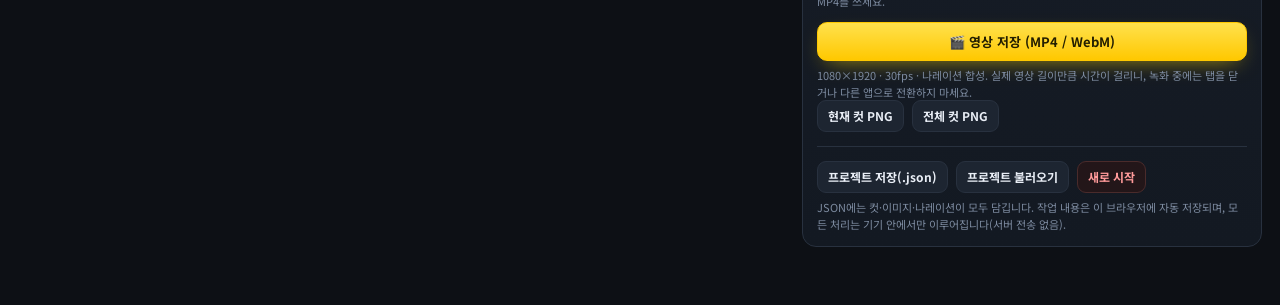
==== commit 308063b2: "fix: 여러 장 이미지 넣을 때 엔딩 컷 보존 / 안내문·README 정리" ====
--- a/ppyororong-editor/index.html
+++ b/ppyororong-editor/index.html
@@ -8,7 +8,7 @@
 <title>뾰로롱 쇼츠 편집기 · 1080×1920</title>
 <link rel="preload" as="font" type="font/woff2" href="fonts/NotoSansKR-Black.woff2" crossorigin />
 <link rel="preload" as="font" type="font/woff2" href="fonts/NotoSansKR-Bold.woff2" crossorigin />
-<link rel="stylesheet" href="styles.css?v=3" />
+<link rel="stylesheet" href="styles.css?v=5" />
 </head>
 <body>
 
@@ -173,7 +173,7 @@
           <option value="mp4">MP4 (H.264)</option>
           <option value="webm">WebM (VP9)</option>
         </select>
-        <p class="hint">MP4를 지원하지 않는 브라우저·기기는 자동으로 WebM으로 저장됩니다. 유튜브 업로드나 편집 프로그램에서 MP4가 안 열리면 WebM으로 저장해 보세요.</p>
+        <p class="hint">MP4(H.264)가 기본입니다. MP4를 지원하지 않는 브라우저·기기는 자동으로 WebM으로 저장됩니다. WebM은 플레이어에 따라 재상 길이가 표시되지 않을 수 있어, 특별한 이유가 없으면 MP4를 쓰세요.</p>
       </div>
 
       <button id="btnExportVideo" class="btn primary wide" type="button">🎬 영상 저장 (MP4 / WebM)</button>
@@ -218,6 +218,6 @@
   </form>
 </dialog>
 
-<script src="app.js?v=3"></script>
+<script src="app.js?v=5"></script>
 </body>
 </html>
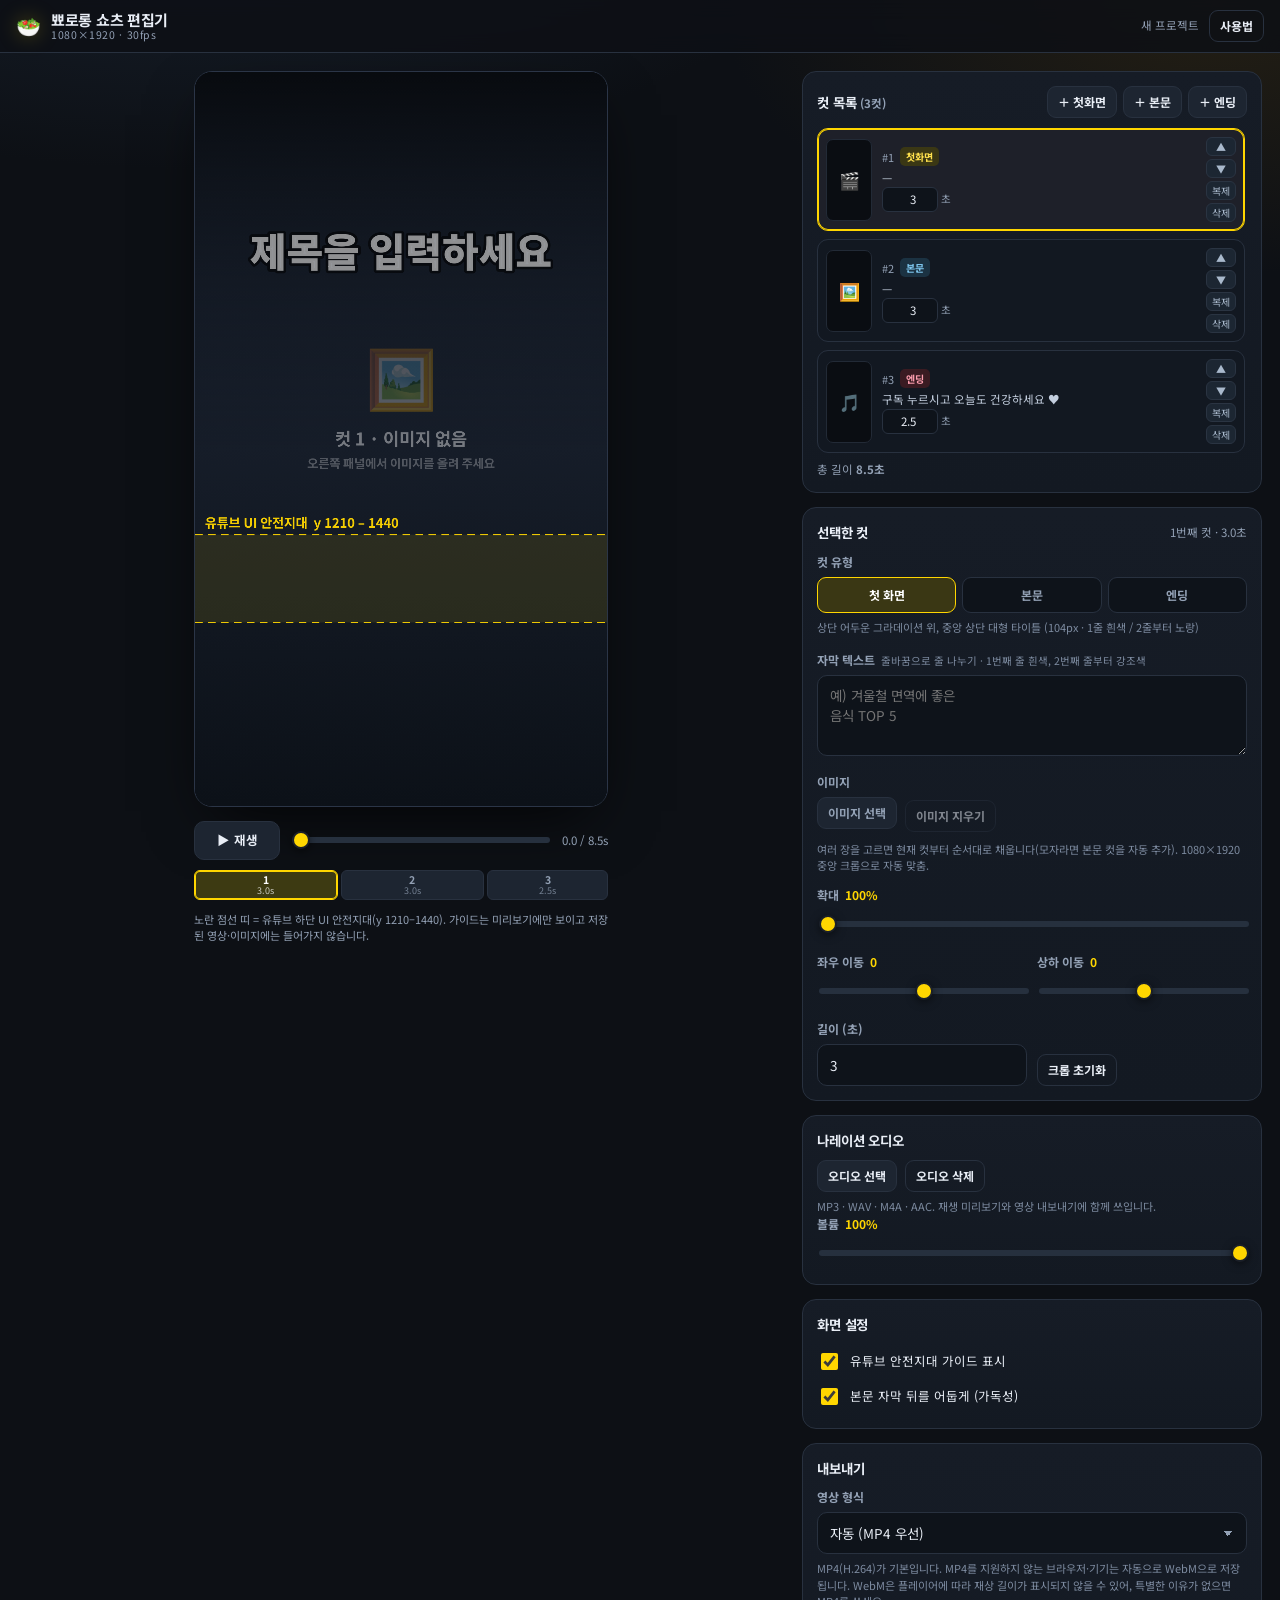
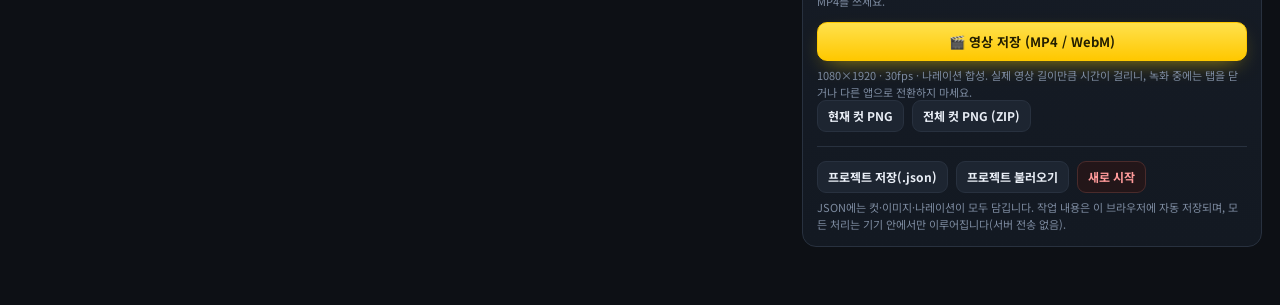
==== commit 9d4c9810: "feat: 전체 컷 PNG를 ZIP 한 파일로 저장 (다중 다운로드 차단 회피)" ====
--- a/ppyororong-editor/index.html
+++ b/ppyororong-editor/index.html
@@ -8,7 +8,7 @@
 <title>뾰로롱 쇼츠 편집기 · 1080×1920</title>
 <link rel="preload" as="font" type="font/woff2" href="fonts/NotoSansKR-Black.woff2" crossorigin />
 <link rel="preload" as="font" type="font/woff2" href="fonts/NotoSansKR-Bold.woff2" crossorigin />
-<link rel="stylesheet" href="styles.css?v=5" />
+<link rel="stylesheet" href="styles.css?v=6" />
 </head>
 <body>
 
@@ -185,7 +185,7 @@
 
       <div class="row gap">
         <button id="btnPngCurrent" class="btn sm" type="button">현재 컷 PNG</button>
-        <button id="btnPngAll" class="btn sm" type="button">전체 컷 PNG</button>
+        <button id="btnPngAll" class="btn sm" type="button">전체 컷 PNG (ZIP)</button>
       </div>
 
       <hr />
@@ -210,7 +210,7 @@
       <li><strong>자막</strong> — 줄바꿈으로 줄을 나눕니다. 첫 줄은 흰색, 둘째 줄부터는 노랑(#FFD600) 또는 흰색을 고를 수 있습니다. 모든 글자에 검은 외곽선이 들어갑니다.</li>
       <li><strong>엔딩</strong> — 엔딩 컷에서 <em>엔딩 문구 넣기</em>를 누르면 “구독 누르시고 / 오늘도 건강하세요 ♥”가 들어가고 ♥만 빨갛게 표시됩니다.</li>
       <li><strong>나레이션</strong> — MP3/WAV/M4A를 올리고 ▶재생으로 전체 타임라인을 확인합니다. 컷 길이의 합과 나레이션 길이가 비슷해야 어긋나지 않습니다.</li>
-      <li><strong>영상 저장</strong> — <em>영상 저장</em>을 누르면 1080×1920·30fps로 실시간 녹화합니다(영상 길이만큼 소요). 크롬·엣지는 MP4를 지원하면 MP4, 아니면 WebM으로 저장됩니다. 아이폰 사파리는 iOS 16.4 이상에서 동작합니다.</li>
+      <li><strong>영상 저장</strong> — <em>영상 저장</em>을 누르면 1080×1920·30fps로 실시간 녹화합니다(영상 길이만큼 소요). 크롬·엣지는 MP4를 지원하면 MP4, 아니면 WebM으로 저장됩니다. 아이폰 사파리는 iOS 16.4 이상에서 동작합니다. 컷 하나만 이미지로 받을 때는 <em>현재 컷 PNG</em>, 전체 컷은 <em>전체 컷 PNG (ZIP)</em>을 누르세요.</li>
       <li><strong>유튜브 업로드</strong> — 저장한 파일을 유튜브 스튜디오에 올리고, 아동용 아님 · 변경된 콘텐츠(AI) 예로 설정하면 됩니다.</li>
     </ol>
     <p class="hint">문제가 있으면 <em>새로 시작</em> 전에 <em>프로젝트 저장(.json)</em>으로 백업해 두세요.</p>
@@ -218,6 +218,6 @@
   </form>
 </dialog>
 
-<script src="app.js?v=5"></script>
+<script src="app.js?v=6"></script>
 </body>
 </html>
